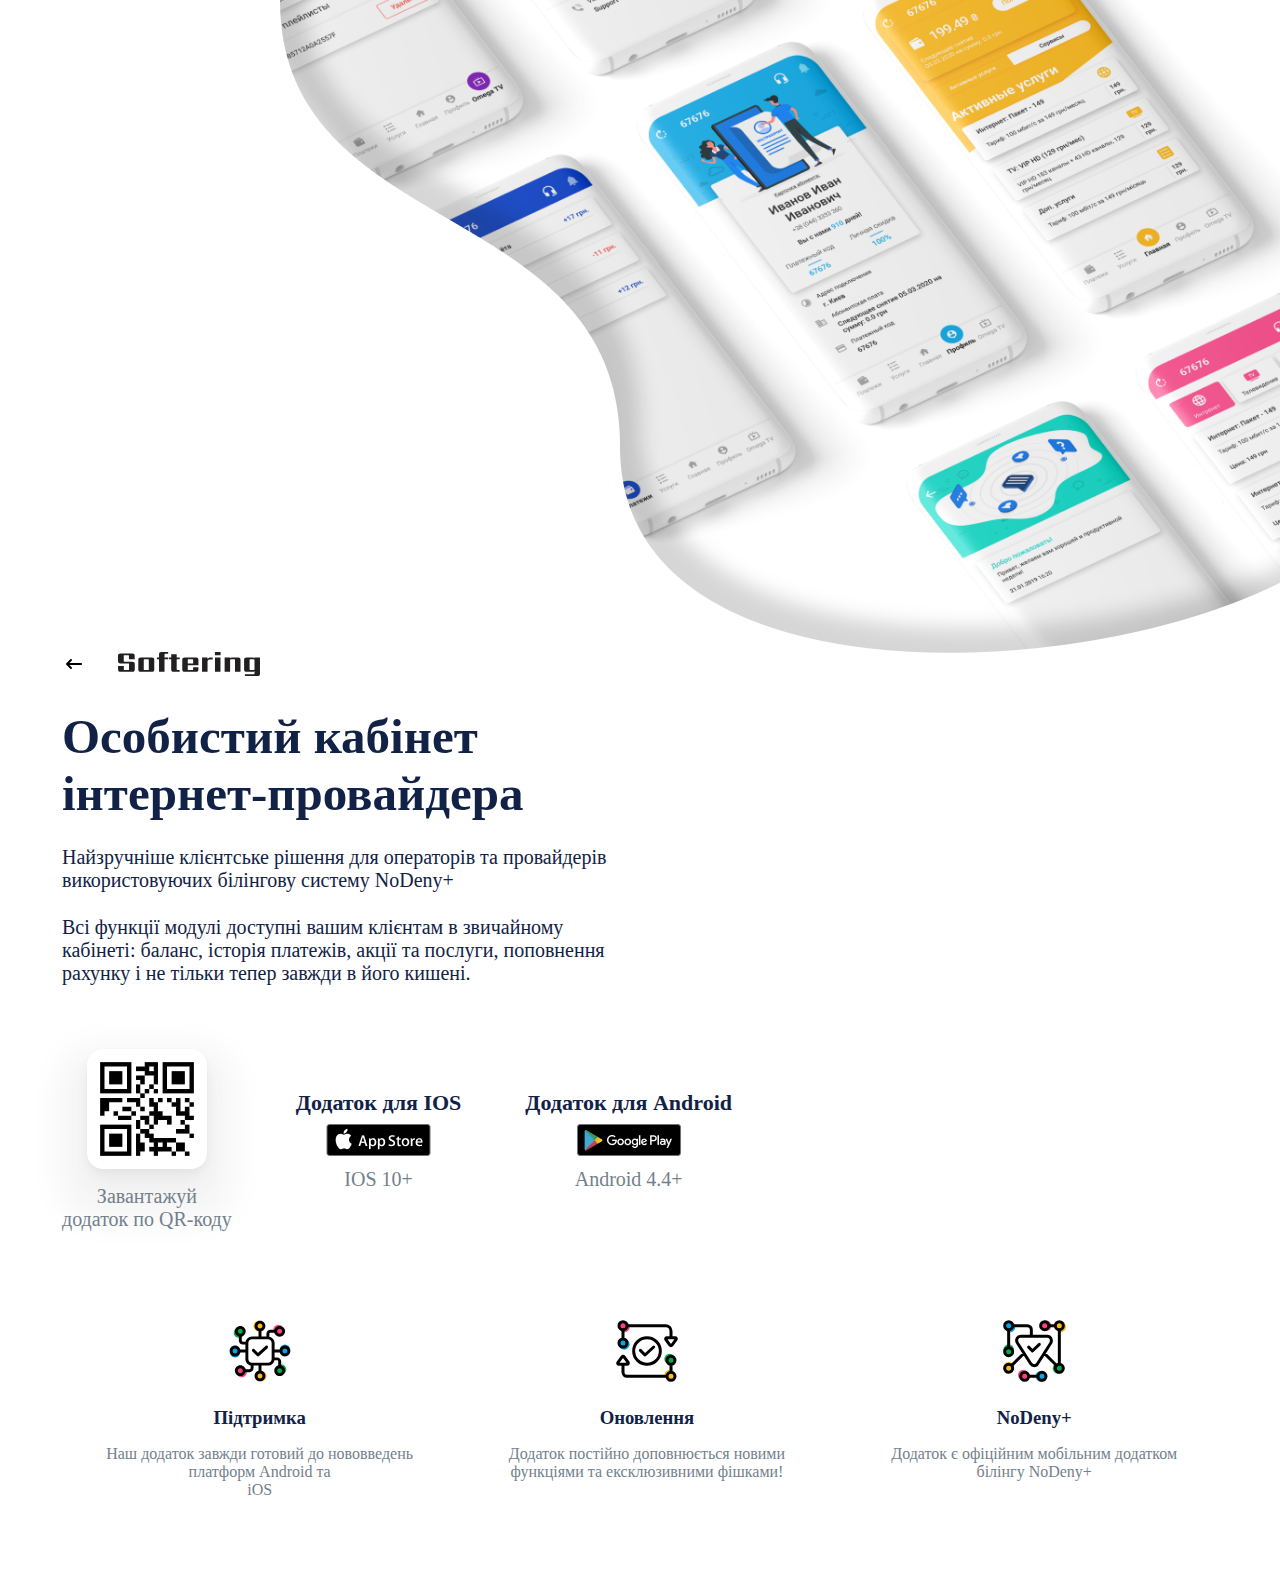
==== Softering-Retrieval/index.html @ c6cfda78 "Softering-Retrieval" ====
<!DOCTYPE html>
<html>
    <head>
        <meta charset="utf-8">
        <!-- Стиль сайта -->
        <link href="css/style.css" rel="stylesheet">
        <!-- Стиль шрифтов -->
        <link href="font/fonts.css" rel="stylesheet">
    </head>
    <body>
        <!-- Йобаний красівий беграунд -->
        <div>
            <div class='banner__container-absolute'>
            <div class='banner__container-relative'>
                <img class="banner__background-img" src="img/background.png">
            </div>
            </div>
            <img class="banner__mask-img" src="img/Mask.png">
        </div>
        <div class="banner-page">
            <a href="" class="banner__back-logo">
                <div>
                    <img src="img/Arrow-back.svg">
                    <img src="img/Logo-Softering.svg">
                </div>
            </a>
            <div class="banner__about-project">
                <div class="about-project__text">
                    <h2 class="H2ExtraBold">Особистий кабінет інтернет-провайдера</h2>
                    <p class="Regular-S">Найзручніше клієнтське рішення для операторів та провайдерів використовуючих білінгову систему NoDeny+</p>
                    <p class="Regular-S">Всі функції модулі доступні вашим клієнтам в звичайному кабінеті: баланс, історія платежів, акції та послуги, поповнення рахунку і не тільки тепер завжди в його кишені.</p>
                </div>
                <div class="about-project__download-links">
                    <div class="download-links__QR">
                        <span class="links__QR_img">
                            <img src="img/links-QR.png">
                        </span>
                        <span class="links__QR_text Medium-S">Завантажуй</br> додаток по</br> QR-коду</span>
                    </div>
                    <div class="download-links__applications">
                        <div class="download-links__applications-app">
                            <span class="links__applications_text H6Bold">Додаток для IOS</span>
                            <a href=''><img src="img/AppStore.png"></a>
                            <span class="links__applications_version Regular-S">IOS 10+</span>
                        </div>
                        <div class="download-links__applications-app">
                            <span class="links__applications_text H6Bold">Додаток для Android</span>
                            <a href=''><img src="img/GooglePlay.png"></a>
                            <span class="links__applications_version Regular-S">Android 4.4+</span>
                        </div>
                    </div>
                </div>
            </div>
        </div>
        <div class="list-page center-alignment">
             <ul class="list-cards">
                <li class="list__card-1 list__card">
                    <img src="img/card1.svg">
                    <div class="card__texts">
                        <h3 div="H3ExtraBold">Підтримка</h3>
                        <p div="Medium-S">Наш додаток завжди готовий до нововведень платформ Android та</br>iOS</p>
                    </div>
                </li>
                <li class="list__card-2 list__card">
                    <img src="img/card2.svg">
                    <div class="card__texts">
                        <h3 div="H3ExtraBold">Оновлення</h3>
                        <p div="Medium-S">Додаток постійно доповнюється новими функціями та ексклюзивними фішками!</p>
                    </div>
                </li>
                <li class="list__card-3 list__card">
                    <img src="img/card3.svg">
                    <div class="card__texts">
                        <h3 div="H3ExtraBold">NoDeny+</h3>
                        <p div="Medium-S">Додаток є офіційним мобільним додатком білінгу NoDeny+</p>
                    </div>
                </li>
             </ul>
        </div>
    </body>
</html>
---- Softering-Retrieval/css/style.css ----
*{
    list-style: none;
    text-decoration: none;
    border: none;
    margin: 0;
    padding: 0;
    background: transparent;
    /* position: relative; */
}
body{
    overflow-x: hidden;
}
body::-webkit-scrollbar{
    width: 0px;
}

/* цвета */
:root{
    /* Primary Colors */
    --SkyBlue: #00A8E9;
    --DarkBlue: #112246;

    /* Grayscale */
    --DarkGrey: #737F8B;
    --Grey: #C9D0DA;
    --lightGrey: #F7F7FC;

    /* Colors & Gradients */
    --Yellow: #FFC115;
    --Green: #00AB4E;
    --Mint: #00D9C5;
    --Blue: #053CC8;
    --Purple: #8C59E8;
    --Pink: #F97696;
    --Red: #FF4856;
    --Black: #111111;

    /* System color */
    --SystemBlack: #000000;
    --SystemWhite: #FFFFFF; 
}

/*Center-alignment*/
.center-alignment{
    padding-left: calc(50% - 600px);
    padding-right: calc(50% - 600px);
}
@media (max-width:1280px){
    .center-alignment{
        padding-left: 66px;
        /* padding-right: 40px; */
    } 
}
@media (max-width:768px){
    .center-alignment{
        padding-left: 30px;
        /* padding-right: 10px; */
    }
}

.banner__container-absolute{
    width: 100%;
    position: absolute;
}
.banner__container-relative{
    position: relative;
    height: 650px;
    overflow: hidden;
}
.banner__background-img{
    position: absolute;
    top: -284px;
    right:-230px;
}
.banner__mask-img{
    position:absolute;
    filter: drop-shadow(20px -25px 10px rgba(0, 0, 0, 0.16));
    top: 0;
    right: 0px;
}
@media (max-width:1280px){
    .banner__background-img{
        width: 1361.05px;
        height: 1061.26px;
        top: -243px;
        right: -214px;
    }
}
@media (max-width:768px){
    .banner__background-img{
        width: 567.105px;
        height: 441.622px;
        top:-102px;
        right:-89px;
    }
    .banner__mask-img{
        width: 651.667px;
        height: 315.333px;
    }
}
.banner-page{
    padding-top: 90px;
    padding-left: 66px;
    position: relative;
    display: flex;
    flex-direction: column;
    gap: 128px;
    z-index: 3;
    background-image: url("img\background.png");
}
.banner__back-logo div{
    display: flex;
    gap:32px;
    flex-direction: row;
}
.banner__about-project{
    display: flex;
    gap:64px;
    flex-direction: column;
}
.about-project__text{
    width: 570px;
    display: flex;
    flex-direction: column;
    gap: 24px;
}
.about-project__download-links{
    display: flex;
    gap:64px;
}
.download-links__QR{
    /* width: 156px; */
    display: flex;
    gap:16px;
    flex-direction: column;
}
.links__QR_img{
    display: block;
    width: 120px;
    height: 120px;
    border-radius: 16px;
    align-self: center;
    box-shadow: 0px 0px 1px 0px rgba(0, 0, 0, 0.04), 0px 4px 8px 0px rgba(0, 0, 0, 0.04), 0px 16px 24px 0px rgba(0, 0, 0, 0.04), 0px 24px 32px 30px rgba(0, 0, 0, 0.04);
}
.links__QR_img img{
    padding: 8px;
}
.links__QR_text{
    text-align: center;
    color: var(--DarkGrey);
}
.links__QR_text br:nth-child(2){
    display: none;
}
.download-links__applications{
    display: flex;
    flex-direction: row;
    gap:64px;
}
.download-links__applications-app{
    display: flex;
    flex-direction: column;
    align-self: center;
    gap:8px;
    text-align: center;
}
.links__applications_version{
    color: var(--DarkGrey);
}
@media (min-width:1680px){

}
@media (max-width:1280px){
    .banner-page{
        padding-top: 652px;
        padding-left: 30px;
        gap: 32px;
    }
    .banner__back-logo div,.banner__about-project{
        margin-left: 32px;
    }
}
@media (max-width:750px){
    .banner-page{
        padding-top: 290px;
        gap: 32px;
    }
    .banner__back-logo div,.banner__about-project{
        margin-left: 0px;
    }
}
@media (max-width:320px){
    .banner-page{
        padding-left: 15px;
    }
    .about-project__download-links{
        flex-direction: column;
    }
    .links__QR_text br:nth-child(1){
        display: none;
    }
    .links__QR_text br:nth-child(2){
        display: block;
    }
}

.list-page{
    z-index: 1;
    position: relative;
    padding-top: 64px;
    padding-bottom: 64px;
}
.list-cards{
    display: flex;
    flex-direction: row;
    flex-wrap: nowrap;
    width: 100%;
}
.list__card{
    padding: 24px 32px;
    width: calc(33.33% - 68px);
    max-width: 100%;
    display: flex;
    gap:24px;
    flex-direction: column;
    align-items: center;
}
.list__card img{
    width: 64px;
    height: 64px;
}
.card__texts{
    display: flex;
    flex-direction: column;
    gap:16px;
    text-align: center;
}
.card__texts p{
    color: var(--DarkGrey);
}
@media (max-width:768px){
    .list-cards{
        flex-wrap: wrap;
    }
    .list__card{
        width: calc(50% - 64px - 15px);
    }
    .list__card-1{
        margin-right: 30px;
    }
}
@media (max-width:320px){
    .list-cards{
        flex-wrap: wrap;
    }
    .list__card{
        padding: 24px 16px;
        width: calc(100% - 32px);
    }
    .list__card-1{
        margin-right: 0px;
    }
}
---- Softering-Retrieval/font/fonts.css ----
*{
    margin: 0;
    padding: 0;
    list-style: none;
}

/* Список заголовков */
.List-Typography-Header{
    gap:48px;
    display: flex;
    flex-direction: column;
}
.List-Typography-Header li{
    display: flex;
    flex-direction: column;
    gap:12px;
}

/* Список текстов */
.List-Typography-Text{
    display: flex;
}
.List-Typography-Text ul{
    margin-right: 128px;
    gap:24px;
    display: flex;
    flex-direction: column;
}
.List-Typography-Text li{
    display: flex;
    flex-direction: column;
    gap:12px;
}

/* Список ссылок */
.List-Typography-Link li,.List-Typography-Link{
    display: flex;
    flex-direction: column;
    gap:24px;
}
.List-Typography-Link li{
    gap:12px;
}
@media (max-width:750px) {
    .List-Typography-Text{
        flex-direction: column;
        gap:64px;
    }
}

/* Заголовок списков */
.Typography,.Display{
    font-size: 64px;
    font-family: 'Graphik LCG';
    font-weight: 800;
    margin-bottom: 96px;
}
.Display{
    margin:48px 0 32px 0px;
    font-weight: 700;
    color: var(--Black);
}

/* Название шрифта */
.Title-Typography{
    font-size: 16px;
    font-family: 'Graphik LCG';
    font-weight: 700;
    color: var(--DarkGrey);
}
@media (max-width:750px){
    .Title-Typography{
        font-size: 28px;
    }
}

/* Стиль, который есть у каждого шрифта */
.H1ExtraBold,.H2ExtraBold,.H3ExtraBold,.H4SemilBold,.H5Bold,.H6Bold,h1,h2,h3,h4,h5,h6,p,span,a{
    color: var(--DarkBlue);
    font-family: 'Graphik LCG';
    font-style: normal;
}
.H1ExtraBold,.H2ExtraBold,.H3ExtraBold,.H4SemilBold,.H5Bold,.H6Bold{
    font-weight: 600;
}

/* Заголовок */
.H1ExtraBold{
    font-size: calc(64px + var(--number) - var(--number2));
}
.H2ExtraBold{
    font-size: calc(45px + var(--number));
}
.H3ExtraBold{
    font-size: calc(34px + var(--number));
}
.H4SemilBold{
    font-size: calc(28px + var(--number));
}
.H5Bold{
    font-size: calc(20px + var(--number));
}
.H6Bold{
    font-size: calc(18px + var(--number));
}

/* Текст */
.Regular-M{
    font-size: calc(18px + var(--number));
    font-weight: 400;
}
.Regular-S{
    font-size: calc(16px + var(--number));
    font-weight: 400;
}
.Medium-M{
    font-size: calc(18px + var(--number));
    font-weight: 500;
}
.Medium-S{
    font-size: calc(16px + var(--number));
    font-weight: 500;
}

/* Ссылка */
.Link-M,.Link-S{
    font-weight: 400px;
    color: var(--SkyBlue);
    text-decoration: none;
}
.Link-M:hover,.Link-S:hover{
    text-decoration:underline;
}
.Link-M{
    font-size: calc(18px + var(--number));
}
.Link-S{
    font-size: calc(16px + var(--number));
}

/* Регулятор размера шрифта на мобильных устройствах */
:root{
    --number:0px;
    --number2:0px;
}
@media (max-width:1280px){
    :root{
        --number:25%;
    }
}
@media (max-width:750px){
    :root{
        --number:50%;
        --number2:25%;
    }
}
@media (max-width:320px){
    :root{
        --number:100%;
        /* --number2:50%; */
    }
}
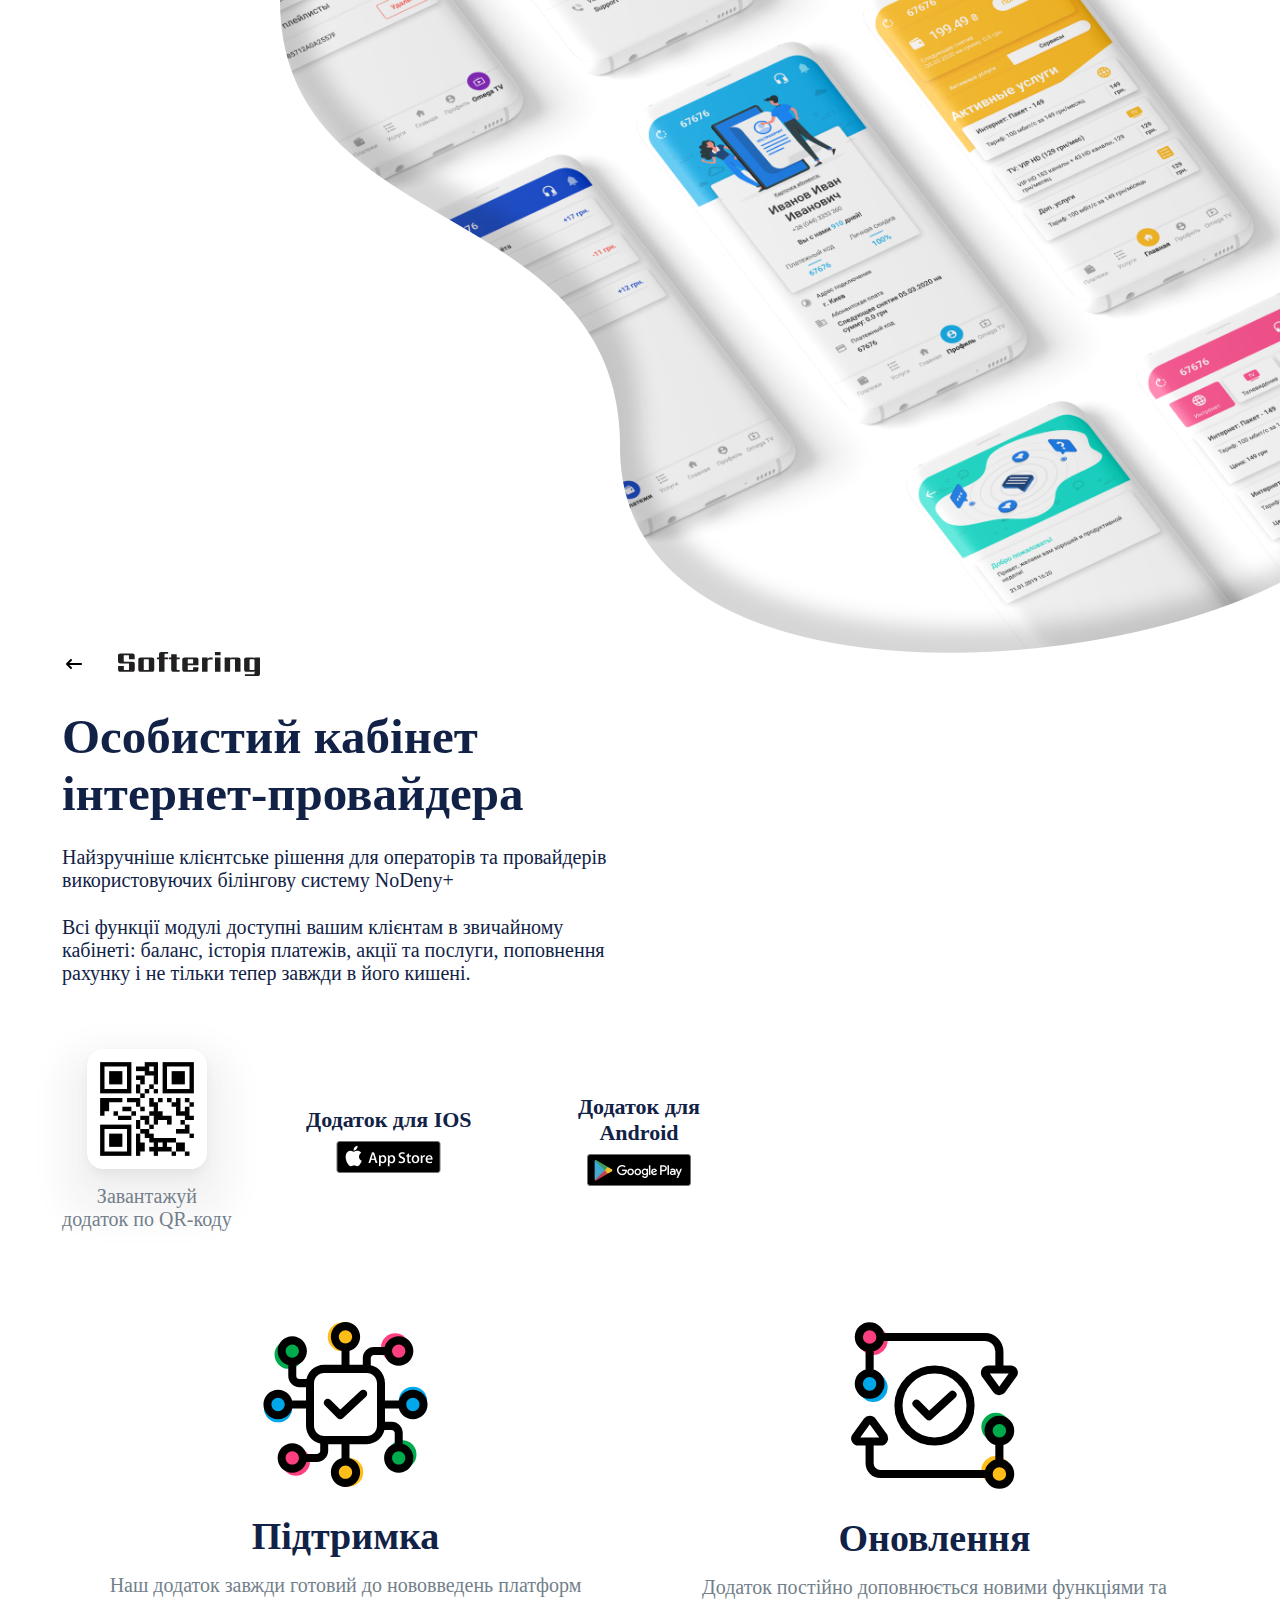
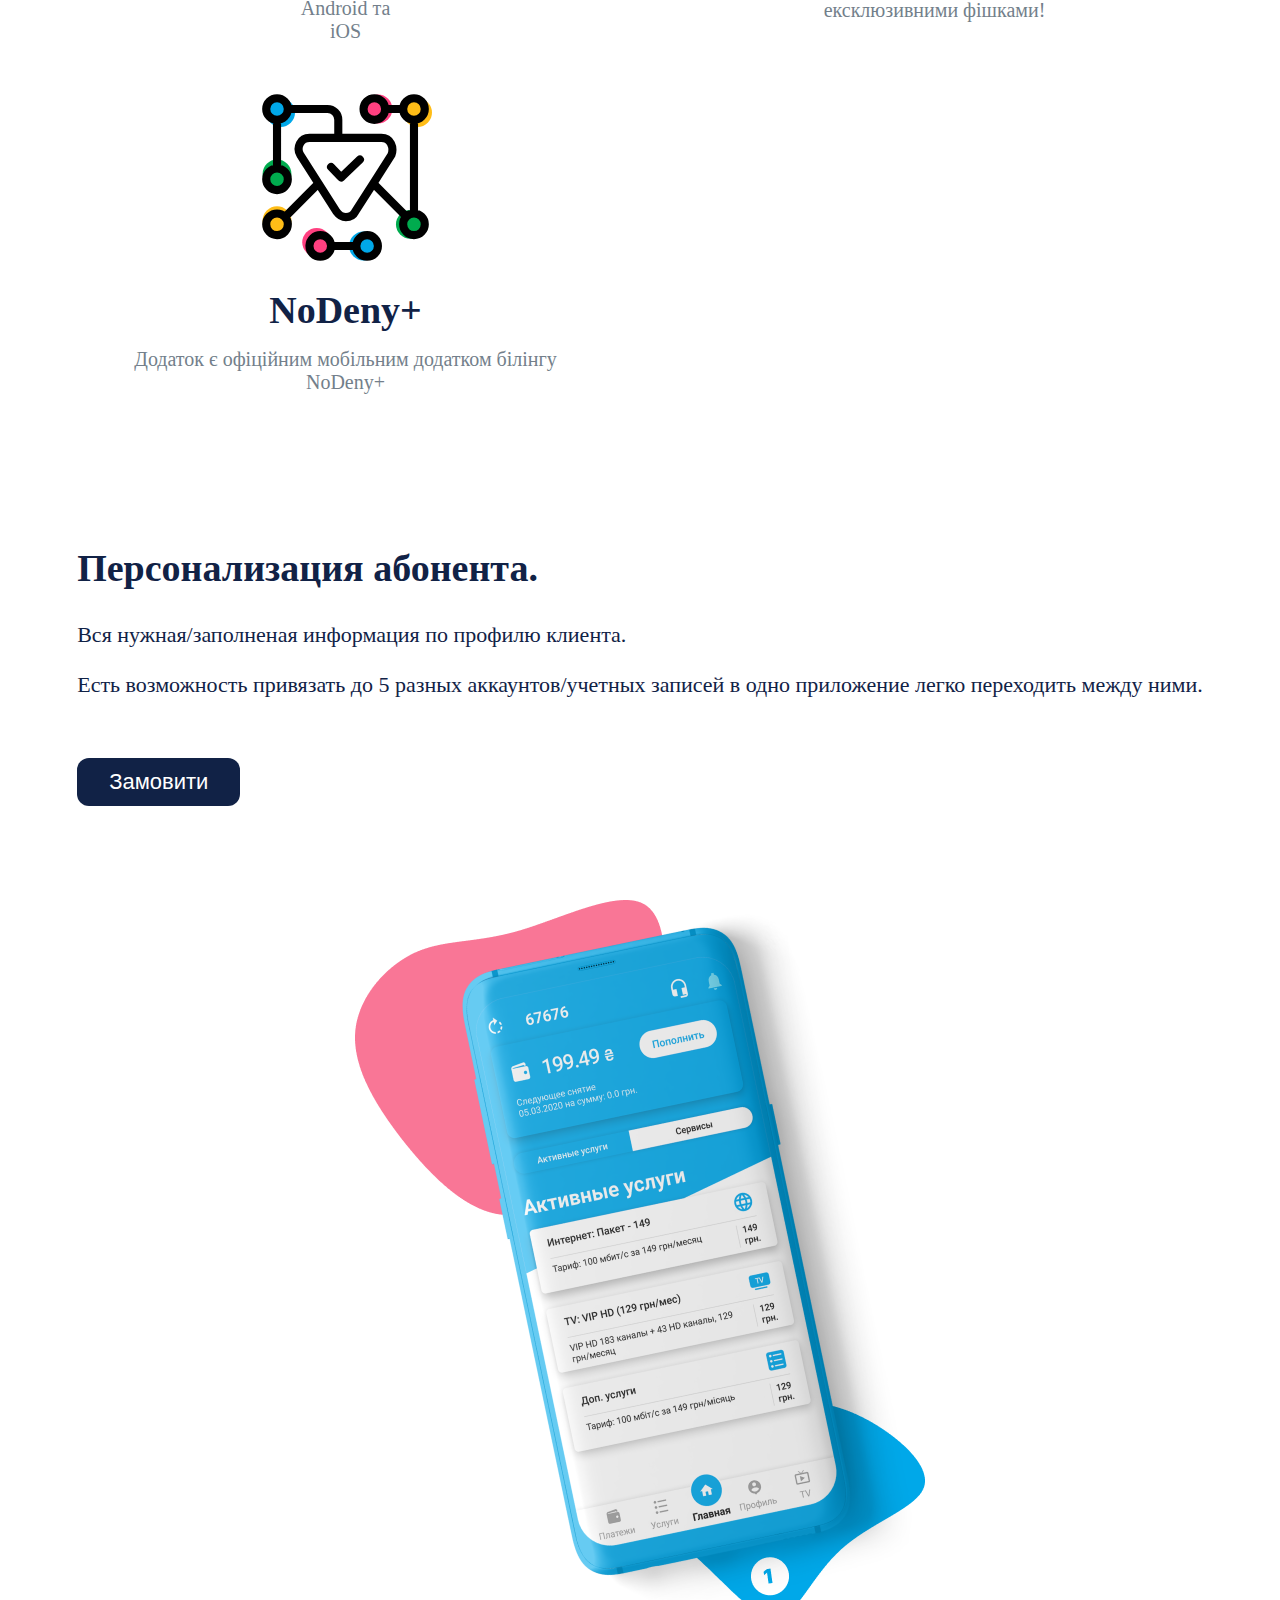
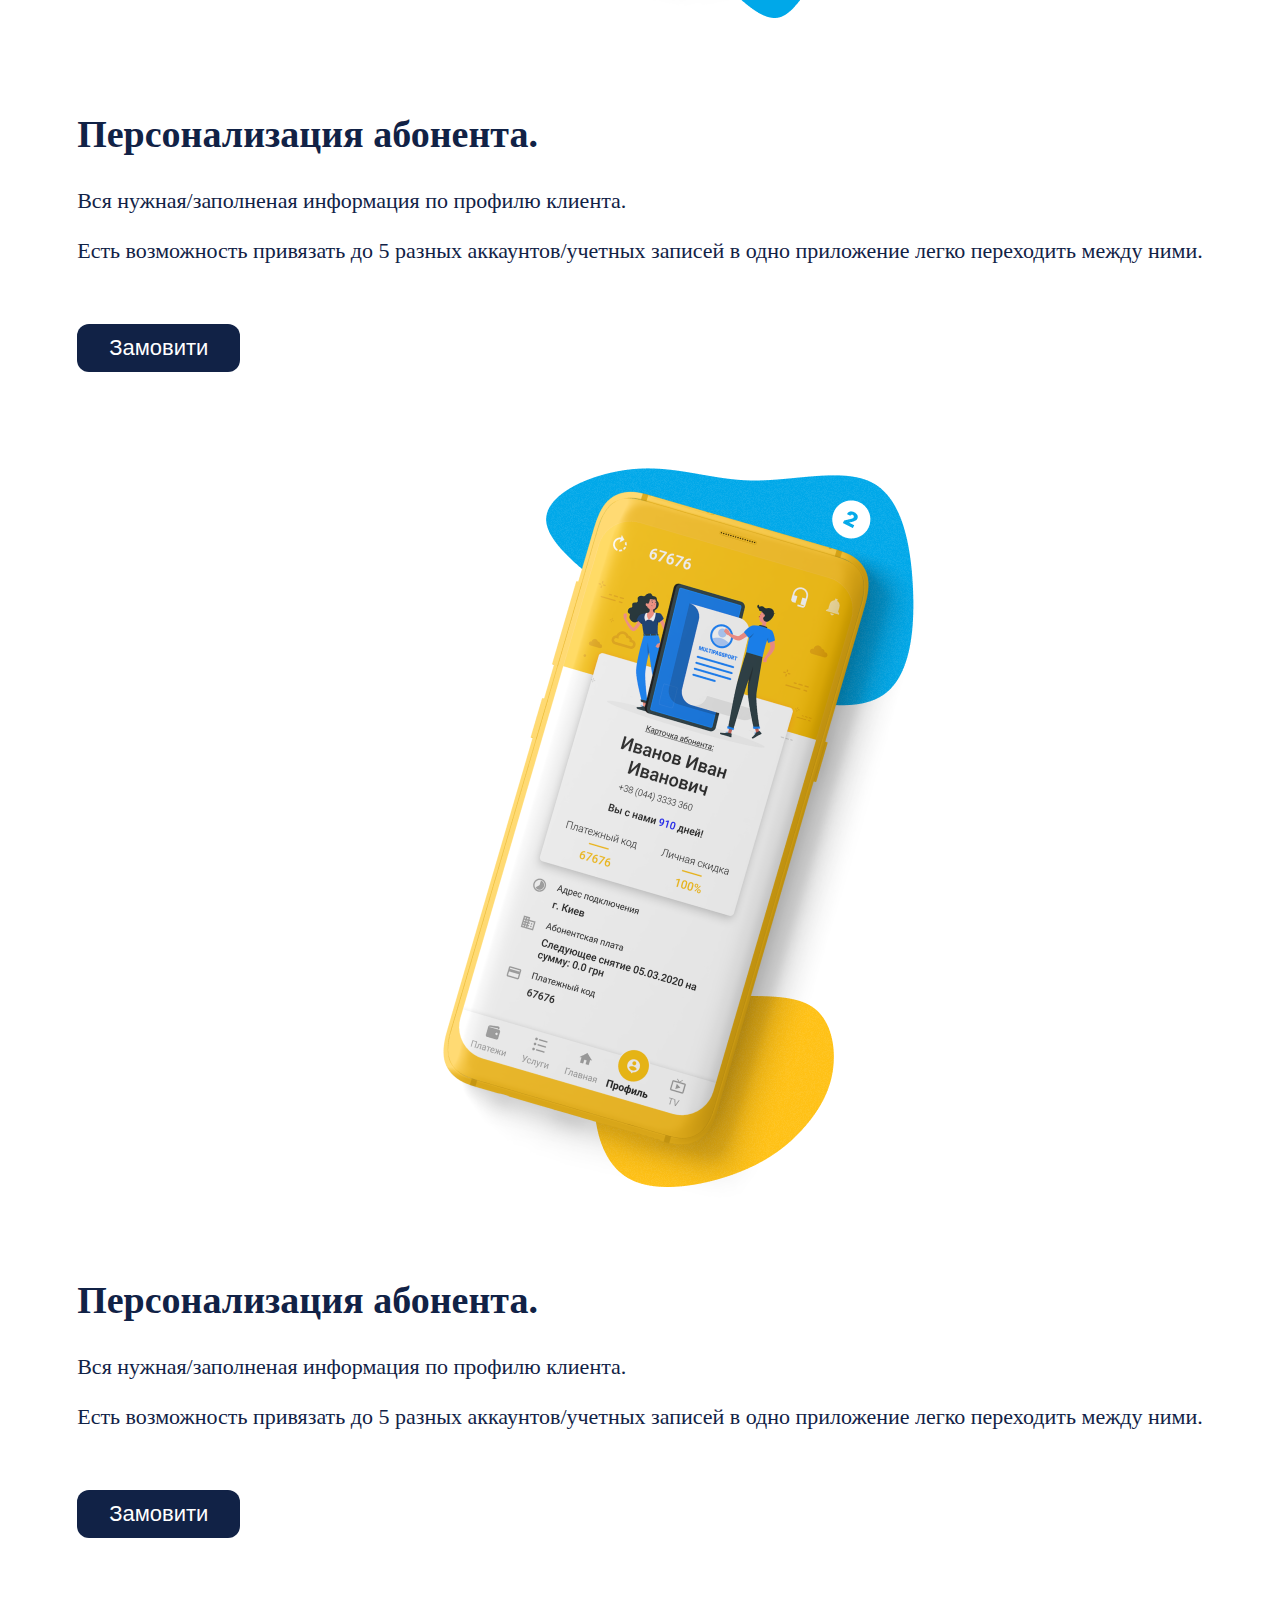
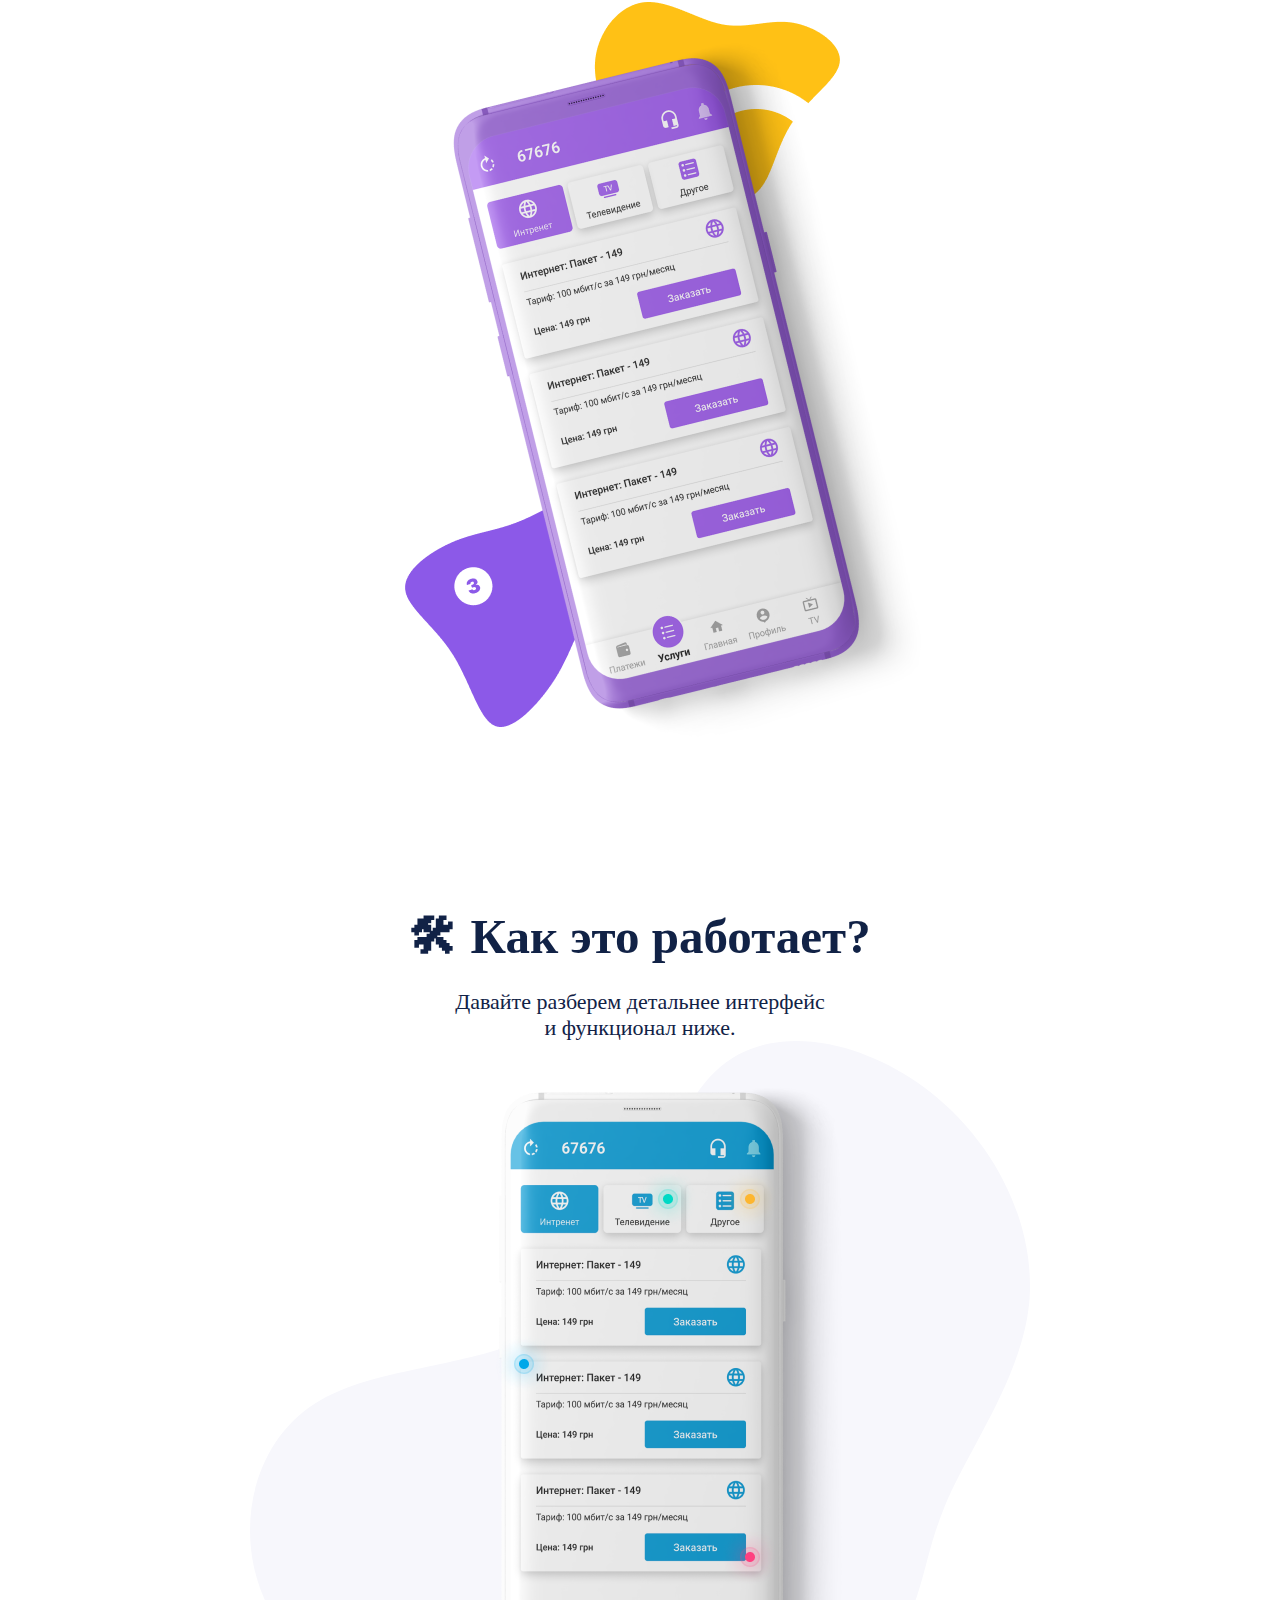
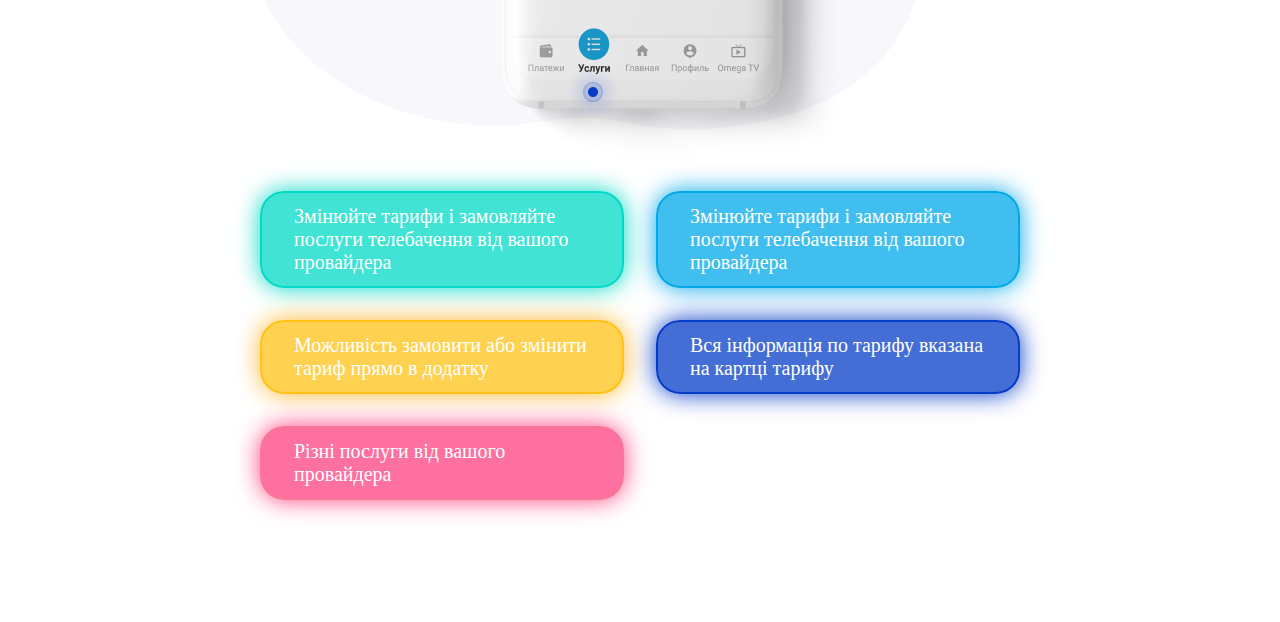
==== commit 5ad18410: "Update 0.2" ====
--- a/Softering-Retrieval/index.html
+++ b/Softering-Retrieval/index.html
@@ -17,7 +17,7 @@
             </div>
             <img class="banner__mask-img" src="img/Mask.png">
         </div>
-        <div class="banner-page">
+        <div class="banner-page center-alignment-home">
             <a href="" class="banner__back-logo">
                 <div>
                     <img src="img/Arrow-back.svg">
@@ -36,17 +36,18 @@
                             <img src="img/links-QR.png">
                         </span>
                         <span class="links__QR_text Medium-S">Завантажуй</br> додаток по</br> QR-коду</span>
+                        <span class="WTF1">Какой гений будет скачивать приложение по QR-коду через телефон?</span>
                     </div>
                     <div class="download-links__applications">
                         <div class="download-links__applications-app">
                             <span class="links__applications_text H6Bold">Додаток для IOS</span>
                             <a href=''><img src="img/AppStore.png"></a>
-                            <span class="links__applications_version Regular-S">IOS 10+</span>
+                            <!-- <span class="links__applications_version Regular-S">IOS 10+</span> -->
                         </div>
                         <div class="download-links__applications-app">
                             <span class="links__applications_text H6Bold">Додаток для Android</span>
                             <a href=''><img src="img/GooglePlay.png"></a>
-                            <span class="links__applications_version Regular-S">Android 4.4+</span>
+                            <!-- <span class="links__applications_version Regular-S">Android 4.4+</span> -->
                         </div>
                     </div>
                 </div>
@@ -57,25 +58,92 @@
                 <li class="list__card-1 list__card">
                     <img src="img/card1.svg">
                     <div class="card__texts">
-                        <h3 div="H3ExtraBold">Підтримка</h3>
-                        <p div="Medium-S">Наш додаток завжди готовий до нововведень платформ Android та</br>iOS</p>
+                        <h3 class="H3ExtraBold">Підтримка</h3>
+                        <p class="Medium-S">Наш додаток завжди готовий до нововведень платформ Android та</br>iOS</p>
                     </div>
                 </li>
                 <li class="list__card-2 list__card">
                     <img src="img/card2.svg">
                     <div class="card__texts">
-                        <h3 div="H3ExtraBold">Оновлення</h3>
-                        <p div="Medium-S">Додаток постійно доповнюється новими функціями та ексклюзивними фішками!</p>
+                        <h3 class="H3ExtraBold">Оновлення</h3>
+                        <p class="Medium-S">Додаток постійно доповнюється новими функціями та ексклюзивними фішками!</p>
                     </div>
                 </li>
                 <li class="list__card-3 list__card">
                     <img src="img/card3.svg">
                     <div class="card__texts">
-                        <h3 div="H3ExtraBold">NoDeny+</h3>
-                        <p div="Medium-S">Додаток є офіційним мобільним додатком білінгу NoDeny+</p>
+                        <h3 class="H3ExtraBold">NoDeny+</h3>
+                        <p class="Medium-S">Додаток є офіційним мобільним додатком білінгу NoDeny+</p>
                     </div>
                 </li>
              </ul>
         </div>
+        <div class="about-order-page center-alignment">
+            <div class="about-order_card">
+                <img src="img/aboutOrder1.png">
+                <div class="about-order_card__info-block">
+                    <div class="about-order_card__text-block">
+                        <h3 class="H3ExtraBold">Персонализация абонента.</h3>
+                        <div class="Regular-M">
+                            <p>Вся нужная/заполненая информация по профилю клиента.</p>
+                            <p>Есть возможность привязать до 5 разных аккаунтов/учетных записей в одно приложение легко переходить между ними.</p>
+                        </div>
+                    </div>
+                    <div>
+                        <button id='' class="button-primary">Замовити</button>
+                    </div>
+                </div>
+            </div>
+            <div class="about-order_card">
+                <img src="img/aboutOrder2.png">
+                <div class="about-order_card__info-block">
+                    <div class="about-order_card__text-block">
+                        <h3 class="H3ExtraBold">Персонализация абонента.</h3>
+                        <div class="Regular-M">
+                            <p>Вся нужная/заполненая информация по профилю клиента.</p>
+                            <p>Есть возможность привязать до 5 разных аккаунтов/учетных записей в одно приложение легко переходить между ними.</p>
+                        </div>
+                    </div>
+                    <div>
+                        <button id='' class="button-primary">Замовити</button>
+                    </div>
+                </div>
+            </div>
+            <div class="about-order_card">
+                <img src="img/aboutOrder3.png">
+                <div class="about-order_card__info-block">
+                    <div class="about-order_card__text-block">
+                        <h3 class="H3ExtraBold">Персонализация абонента.</h3>
+                        <div class="Regular-M">
+                            <p>Вся нужная/заполненая информация по профилю клиента.</p>
+                            <p>Есть возможность привязать до 5 разных аккаунтов/учетных записей в одно приложение легко переходить между ними.</p>
+                        </div>
+                    </div>
+                    <div>
+                        <button id='' class="button-primary">Замовити</button>
+                    </div>
+                </div>
+            </div>
+        </div>
+        <div class="how-works-page center-alignment">
+            <div class="how-works_title">
+                <h2 class="H2ExtraBold">🛠 Как это работает?</h2>
+                <p class="Medium-M">Давайте разберем детальнее интерфейс</br> и функционал ниже.</p>
+            </div>
+            <div class="how-works_info">
+                <img src="img/mobile.png">
+                <div class="how-works_info__cards">
+                    <div>
+                        <p class="Medium-S">Змінюйте тарифи і замовляйте послуги телебачення від вашого провайдера</p>
+                        <p class="Medium-S">Вся інформація по тарифу вказана на картці тарифу</p></div>
+                    <div>
+                        <p class="Medium-S">Змінюйте тарифи і замовляйте послуги телебачення від вашого провайдера</p>
+                        <p class="Medium-S">Можливість замовити або змінити тариф прямо в додатку</p>
+                        <p class="Medium-S">Різні послуги від вашого провайдера</p>
+                    </div>
+                </div>
+                <img src="img/Vector.svg">
+            </div>
+        </div>
     </body>
 </html>--- a/Softering-Retrieval/css/style.css
+++ b/Softering-Retrieval/css/style.css
@@ -5,6 +5,7 @@
     margin: 0;
     padding: 0;
     background: transparent;
+    /* outline: 0 !important; */
     /* position: relative; */
 }
 body{
@@ -13,6 +14,7 @@
 body::-webkit-scrollbar{
     width: 0px;
 }
+
 
 /* цвета */
 :root{
@@ -40,67 +42,62 @@
     --SystemWhite: #FFFFFF; 
 }
 
+.button-primary{
+    padding: 11px 32px;
+    border-radius: 12px;
+    background: var(--DarkBlue);
+    font-size: calc(18px + var(--number));
+    font-weight: 500;
+    color: var(--SystemWhite);
+}
+.button-primary:hover,.hover{
+    background: var(--SkyBlue);
+}
+.button-primary:focus,.focus{
+    outline: 8px solid rgba(179, 233, 255, 1);
+}
+.button-primary:disabled{
+    background: var(--Grey);
+    color: var(--DarkGrey);
+}
+@media (max-width:980px){
+    .button-primary{
+        padding: 33px 96px;
+        font-size: 45px;
+    }
+}
+
 /*Center-alignment*/
 .center-alignment{
     padding-left: calc(50% - 600px);
     padding-right: calc(50% - 600px);
+    /* transition: padding 1s ease; */
+}
+.center-alignment-home{
+    padding-top: 90px;
+    padding-left: 66px;
+    transition: padding-left 1s ease;
 }
 @media (max-width:1280px){
     .center-alignment{
         padding-left: 66px;
-        /* padding-right: 40px; */
+        padding-right: 66px;
     } 
 }
-@media (max-width:768px){
+@media (max-width:980px){ /*768px*/
     .center-alignment{
         padding-left: 30px;
-        /* padding-right: 10px; */
-    }
-}
-
-.banner__container-absolute{
-    width: 100%;
-    position: absolute;
-}
-.banner__container-relative{
-    position: relative;
-    height: 650px;
-    overflow: hidden;
-}
-.banner__background-img{
-    position: absolute;
-    top: -284px;
-    right:-230px;
-}
-.banner__mask-img{
-    position:absolute;
-    filter: drop-shadow(20px -25px 10px rgba(0, 0, 0, 0.16));
-    top: 0;
-    right: 0px;
-}
-@media (max-width:1280px){
-    .banner__background-img{
-        width: 1361.05px;
-        height: 1061.26px;
-        top: -243px;
-        right: -214px;
-    }
-}
-@media (max-width:768px){
-    .banner__background-img{
-        width: 567.105px;
-        height: 441.622px;
-        top:-102px;
-        right:-89px;
-    }
-    .banner__mask-img{
-        width: 651.667px;
-        height: 315.333px;
-    }
-}
+        padding-right: 30px;
+    }
+}
+@media (min-width:1680px){
+    .center-alignment-home{
+        padding-left: calc(50% - 600px);
+        padding-right: calc(50% - 600px);
+    }
+}
+
 .banner-page{
-    padding-top: 90px;
-    padding-left: 66px;
     position: relative;
     display: flex;
     flex-direction: column;
@@ -113,13 +110,21 @@
     gap:32px;
     flex-direction: row;
 }
+@media (max-width:980px){
+    .banner__back-logo img:nth-child(2){
+        width: 30%;
+    }
+    .banner__back-logo img:nth-child(1){
+        width: 10%;
+    }
+}
 .banner__about-project{
     display: flex;
     gap:64px;
     flex-direction: column;
 }
 .about-project__text{
-    width: 570px;
+    
     display: flex;
     flex-direction: column;
     gap: 24px;
@@ -129,7 +134,6 @@
     gap:64px;
 }
 .download-links__QR{
-    /* width: 156px; */
     display: flex;
     gap:16px;
     flex-direction: column;
@@ -152,6 +156,14 @@
 .links__QR_text br:nth-child(2){
     display: none;
 }
+.WTF1{
+    position: absolute;
+    font-size: 32px;
+    font-weight: 600;
+    color: var(--Purple);
+    width: 280px;
+    display: none;
+}
 .download-links__applications{
     display: flex;
     flex-direction: row;
@@ -162,28 +174,108 @@
     flex-direction: column;
     align-self: center;
     gap:8px;
+    width: 50%;
     text-align: center;
+}
+.download-links__applications-app a{
+    display: flex;
+    justify-content: center;
 }
 .links__applications_version{
     color: var(--DarkGrey);
 }
-@media (min-width:1680px){
-
+.banner__container-absolute{
+    width: 100%;
+    position: absolute;
+}
+.banner__container-relative{
+    position: relative;
+    height: 650px;
+    overflow: hidden;
+}
+.banner__background-img{
+    position: absolute;
+    top: -284px;
+    right:-230px;
+}
+.banner__mask-img{
+    position:absolute;
+    filter: drop-shadow(20px -25px 10px rgba(0, 0, 0, 0.16));
+    top: 0;
+    right: 0px;
+}
+@media (min-width:1280px){
+    .about-project__text{
+        width: 570px;
+    }
+    
 }
 @media (max-width:1280px){
+    .banner__background-img{
+        width: 1361.05px;
+        height: 1061.26px;
+        top: -243px;
+        right: -214px;
+    }
     .banner-page{
         padding-top: 652px;
         padding-left: 30px;
+        padding-right: 30px;
         gap: 32px;
     }
     .banner__back-logo div,.banner__about-project{
         margin-left: 32px;
     }
 }
-@media (max-width:750px){
+@media (max-width:980px){ /*768px*/
+    .download-links__applications{
+        justify-content: space-around;
+    }
+    .download-links__applications-app img{
+        width: 60%;
+        min-width:224px;
+    }
+    .about-project__download-links{
+        flex-direction: column;
+    }
+    .links__QR_img{
+        width: 240px;
+        height: 240px;
+    }
+    .links__QR_img img{
+        width: calc(100% - 16px);
+    }
+    .links__QR_text br:nth-child(1){
+        display: none;
+    }
+    .links__QR_text br:nth-child(2){
+        display: block;
+    }
+    .links__applications_text{
+        height: 67px;
+    }
+    .about-project__text{
+        width: auto;
+    }
+    .WTF1{
+        display: block;
+    }
+}
+@media (max-width:768px){
+    .banner__background-img{
+        width: 567.105px;
+        height: 441.622px;
+        top:-102px;
+        right:-89px;
+    }
+    .banner__mask-img{
+        width: 651.667px;
+        height: 315.333px;
+    }
     .banner-page{
         padding-top: 290px;
         gap: 32px;
+        
     }
     .banner__back-logo div,.banner__about-project{
         margin-left: 0px;
@@ -193,15 +285,7 @@
     .banner-page{
         padding-left: 15px;
     }
-    .about-project__download-links{
-        flex-direction: column;
-    }
-    .links__QR_text br:nth-child(1){
-        display: none;
-    }
-    .links__QR_text br:nth-child(2){
-        display: block;
-    }
+
 }
 
 .list-page{
@@ -225,10 +309,6 @@
     flex-direction: column;
     align-items: center;
 }
-.list__card img{
-    width: 64px;
-    height: 64px;
-}
 .card__texts{
     display: flex;
     flex-direction: column;
@@ -237,27 +317,239 @@
 }
 .card__texts p{
     color: var(--DarkGrey);
+}
+
+@media (max-width:1280px){
+    .list-cards{
+        flex-wrap: wrap;
+    }
+    .list__card{
+        width: calc(50% - 64px - 15px);
+    }
+    .list__card-1{
+        margin-right: 30px;
+    }
+    .list__card img{
+        width: 35%;
+    }
 }
 @media (max-width:768px){
     .list-cards{
         flex-wrap: wrap;
     }
     .list__card{
-        width: calc(50% - 64px - 15px);
-    }
-    .list__card-1{
-        margin-right: 30px;
-    }
-}
-@media (max-width:320px){
-    .list-cards{
-        flex-wrap: wrap;
-    }
-    .list__card{
         padding: 24px 16px;
         width: calc(100% - 32px);
     }
     .list__card-1{
         margin-right: 0px;
     }
-}+    .card__texts{
+        max-width: 296px;
+    }
+}
+.about-order-page,.about-order_card,.about-order_card__info-block,.about-order_card__text-block,.about-order_card__text-block div{
+    display: flex;
+    flex-direction: column;
+}
+.about-order-page{
+    gap:0px;
+    padding-top: 64px;
+    padding-bottom: 64px;
+}
+.about-order_card{
+    flex-direction: row;
+    justify-content: space-between;
+}
+.about-order_card img,.about-order_card div{
+    width: calc(50%-30px);
+    max-width: 570px;
+}
+.about-order_card:nth-child(2) img{
+    order: 2;
+}
+.about-order_card__info-block{
+    gap:42px;
+}
+.about-order_card__text-block{
+    gap:24px;
+    margin-top: 128px;
+}
+.about-order_card__text-block div{
+    gap:16px;
+}
+@media (max-width:1280px){
+    .about-order_card{
+        flex-direction: column;
+        align-self: center;
+    }
+    .about-order_card:nth-child(1) img{
+        order: 2;
+    }
+    .about-order_card:nth-child(3) img{
+        order: 2;
+    }
+    .about-order_card{
+        gap:64px;
+    }
+    .about-order_card:nth-child(1) div{
+        margin-top: 0;
+    }
+    .about-order_card__text-block{
+        margin-top: 64px;
+        gap:32px;
+    }
+    .about-order_card__info-block{
+        gap:60px;
+    }
+    .about-order_card__text-block div{
+        gap:24px;
+    }
+    .about-order_card div{
+        width: calc(100%);
+        max-width: 100%;
+    }
+    .about-order_card img{
+        align-self: center;
+    }
+}
+
+.how-works-page{
+    padding-bottom: 64px;
+    padding-top: 64px;
+    overflow: hidden;
+}
+.how-works_title{
+    display: flex;
+    flex-direction: column;
+    gap:24px;
+    text-align: center;
+    justify-content: center;
+    
+}
+.how-works_info{
+    position: relative;
+    display: flex;
+    justify-content: center;
+}
+.how-works_info img{
+    position: absolute;
+    z-index: 2;
+}
+.how-works_info p{
+    padding: 12px 32px;
+    color:var(--SystemWhite);
+    width: calc(360px - 64px);
+    z-index: 2;
+}
+.how-works_info div > div:nth-child(1) > p:nth-child(1){
+    border-radius: 24px;
+    border: 2px solid var(--Primary, #00A8E9);
+    background: rgba(0, 168, 233, 0.75);
+    box-shadow: 0px 0px 24px 0px #00A8E9;
+}
+.how-works_info div > div:nth-child(1) > p:nth-child(2){
+    border-radius: 24px;
+    border: 2px solid #053CC8;
+    background: rgba(5, 60, 200, 0.75);
+    box-shadow: 0px 0px 24px 0px #053CC8;
+}
+.how-works_info div > div:nth-child(2) > p:nth-child(1){
+    border-radius: 24px;
+    border: 2px solid var(--Mint, #00D9C5);
+    background: rgba(0, 217, 197, 0.75);
+    box-shadow: 0px 0px 24px 0px #00D9C5;
+}
+.how-works_info div > div:nth-child(2) > p:nth-child(2){
+    border-radius: 24px;
+    border: 2px solid #FFC115;
+    background: rgba(255, 193, 21, 0.75);
+    box-shadow: 0px 0px 24px 0px #FDB62F; 
+}
+.how-works_info div > div:nth-child(2) > p:nth-child(3){
+    border-radius: 24px;
+    border: 2px solid var(--Pink, #F97696);
+    background: rgba(252, 64, 127, 0.75);
+    box-shadow: 0px 0px 24px 0px #FF4080;
+}
+.how-works_info img:nth-child(3){
+    z-index: 1;
+}
+.how-works_info__cards{
+    display: flex;
+    flex-direction: row;
+    margin-top: 160px;
+    width: 100%;
+    justify-content: space-between;
+    z-index: 3;
+}
+.how-works_info__cards div{
+    display: flex;
+    flex-direction: column;
+    gap:100px;
+    align-self: center;
+}
+.how-works-page{
+    height: calc(850px);
+}
+@media (max-width:1280px){
+    .how-works_info__cards{
+        gap:32px;
+        justify-content: center;
+        margin-top: 750px;
+    }
+    .how-works_info__cards div{
+        align-self: start;
+        gap:32px;
+    }
+    .how-works_info__cards div:nth-child(1){
+        gap:32px;
+        order: 2;
+    }
+    .how-works-page{
+        height: calc(1250px);
+    }
+}
+
+@media (max-width:980px){
+    .how-works_info img:nth-child(1){
+        width: 300%;
+        min-width: 2760px;
+    }
+    .how-works_info img:nth-child(3){
+        display: none;
+    }
+    .how-works_info__cards{
+        gap:32px;
+        justify-content: center;
+        margin-top: 1600px;
+    }
+    .how-works-page{
+        height: calc(2350px);
+    }
+}
+@media (max-width:768px){
+    .how-works_info img:nth-child(1){
+        width: 150%;
+        min-width: 1460px;
+        max-width: 1460px;
+    }
+    .how-works_info__cards{
+        flex-direction: column;
+    }
+    .how-works_info__cards div{
+        align-self: center;
+    }
+    .how-works_info p{
+        max-width: 638px;
+        width: calc(100% - 64px);
+    }
+    .how-works_info__cards{
+        gap:32px;
+        justify-content: center;
+        margin-top: 900px;
+    }
+    .how-works-page{
+        height: calc(1940px);
+    }
+}
--- a/Softering-Retrieval/font/fonts.css
+++ b/Softering-Retrieval/font/fonts.css
@@ -68,7 +68,7 @@
     font-weight: 700;
     color: var(--DarkGrey);
 }
-@media (max-width:750px){
+@media (max-width:750px){ 
     .Title-Typography{
         font-size: 28px;
     }
@@ -137,6 +137,11 @@
 .Link-S{
     font-size: calc(16px + var(--number));
 }
+a:focus{
+    /* outline: 8px solid rgba(179, 233, 255, 1); */
+    outline: none;
+    text-decoration:underline;
+}
 
 /* Регулятор размера шрифта на мобильных устройствах */
 :root{
@@ -148,10 +153,10 @@
         --number:25%;
     }
 }
-@media (max-width:750px){
+@media (max-width:980px){
     :root{
-        --number:50%;
-        --number2:25%;
+        --number:100%;
+        --number2:50%;
     }
 }
 @media (max-width:320px){
@@ -159,4 +164,19 @@
         --number:100%;
         /* --number2:50%; */
     }
+}
+
+.buttons{
+    display: flex;
+    flex-direction: column;
+    gap: 20px;
+}
+.button{
+    display: flex;
+    flex-direction: row;
+    gap: 32px;
+}
+.button h5{
+    width: 100px;
+    text-align: right;
 }